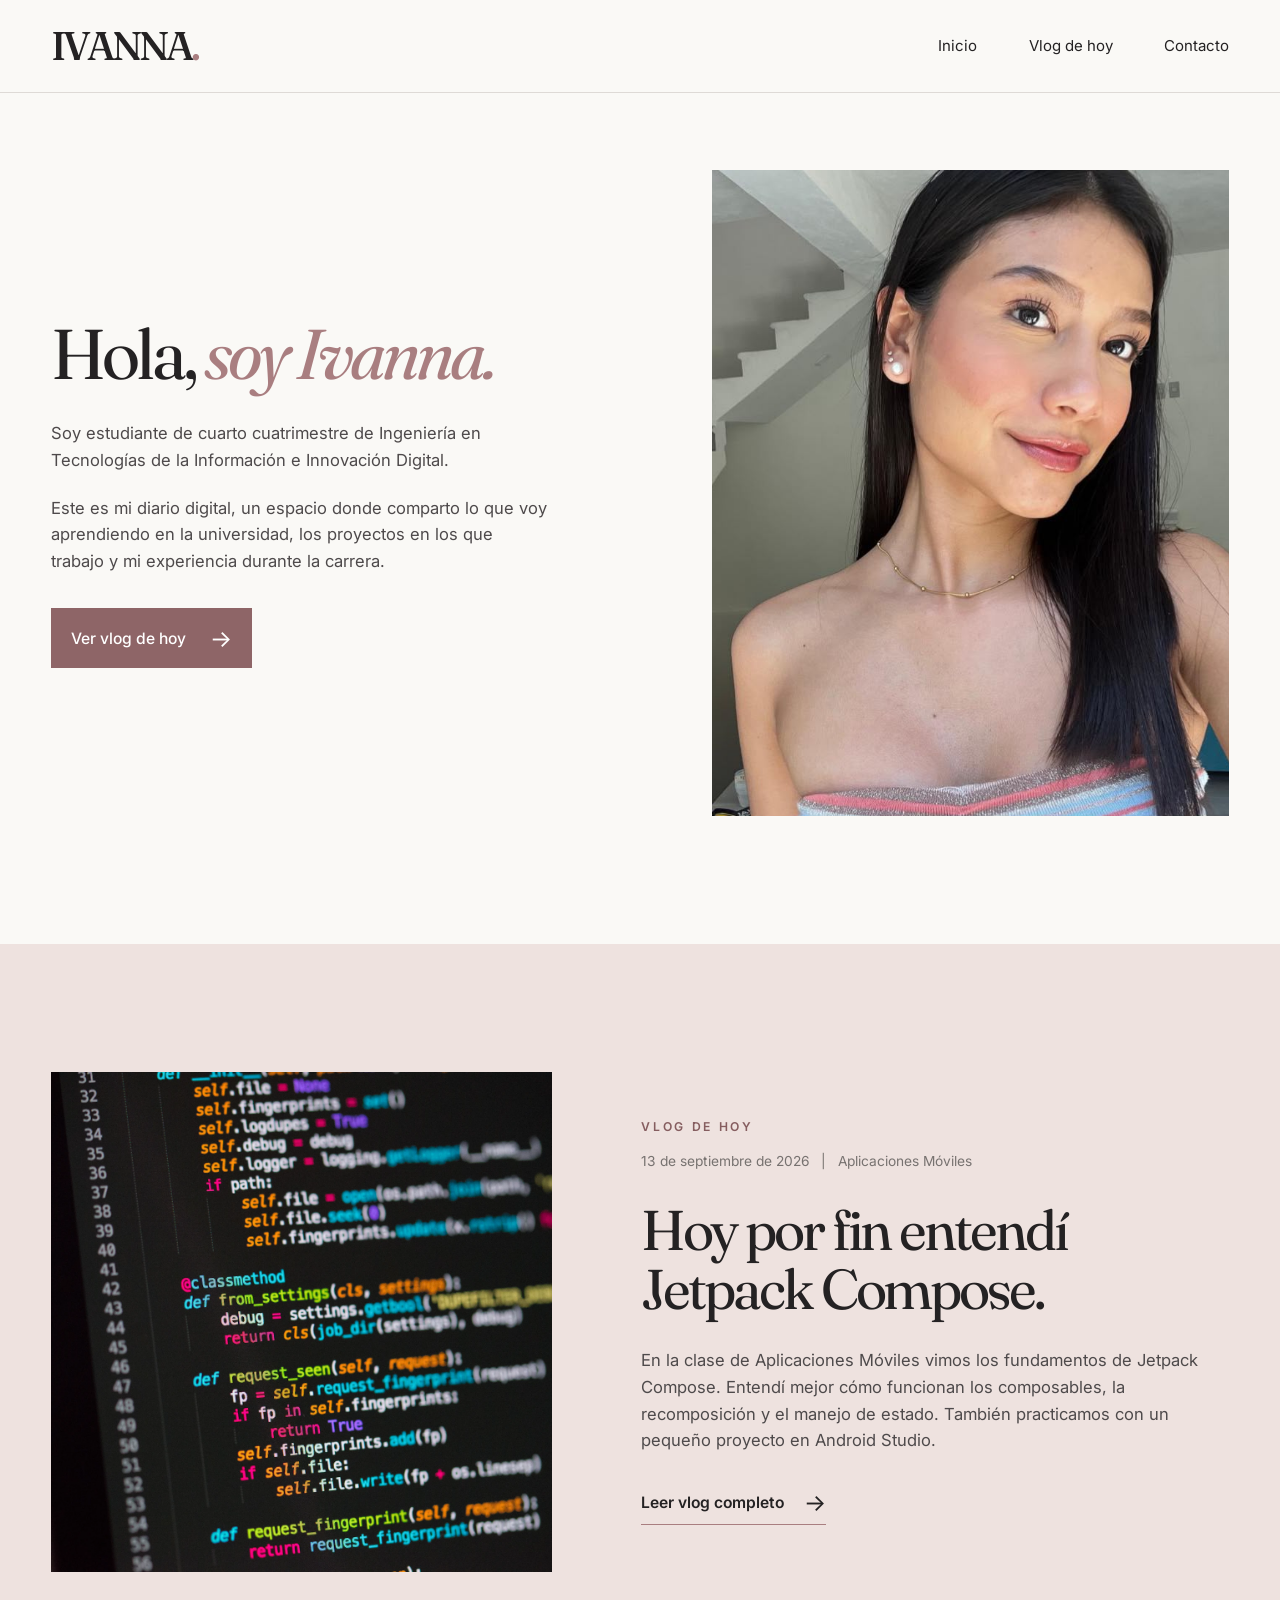
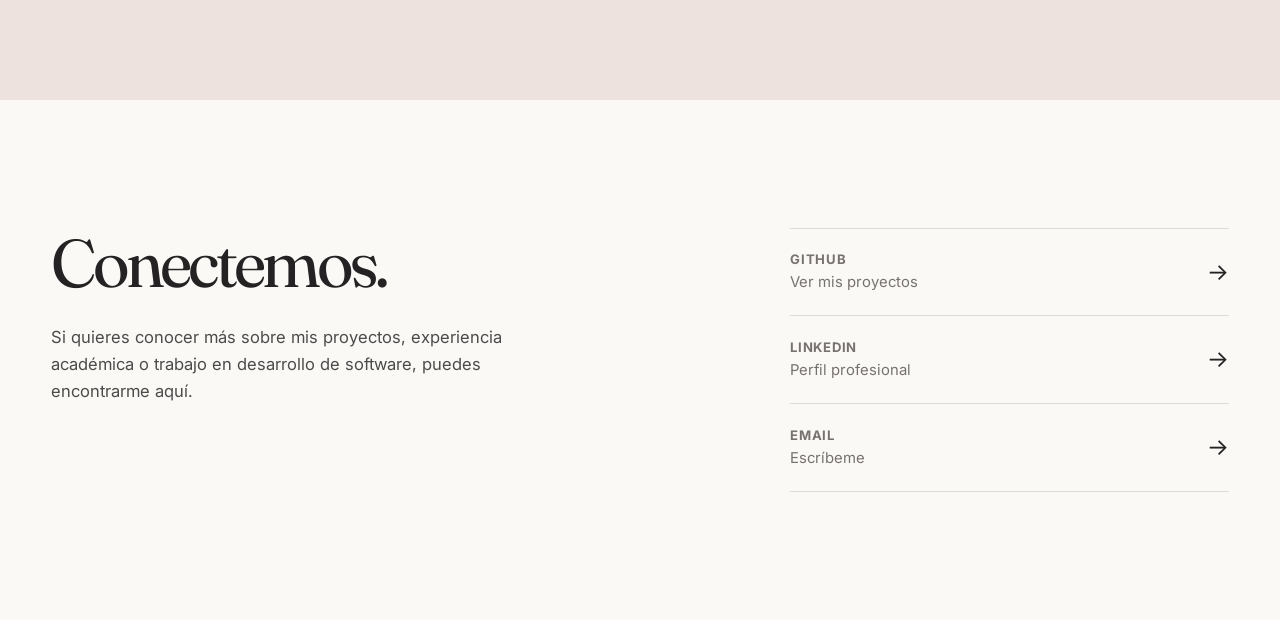
==== index.html @ e948d77e "Initial BlogDev site" ====
<!DOCTYPE html>
<html lang="es">
<head>
  <meta charset="UTF-8">
  <meta name="viewport" content="width=device-width, initial-scale=1.0">
  <meta name="description" content="BlogDev personal de Ivanna, estudiante de Ingeniería en Tecnologías de la Información e Innovación Digital, donde comparte aprendizajes, proyectos y experiencias en desarrollo de software.">
  <meta name="robots" content="index, follow">
  <!-- Añade aquí el dominio definitivo: <link rel="canonical" href="https://tu-dominio.com/"> -->
  <meta property="og:title" content="Ivanna | BlogDev de Ingeniería y Desarrollo de Software">
  <meta property="og:description" content="BlogDev personal de Ivanna, estudiante de Ingeniería en Tecnologías de la Información e Innovación Digital, donde comparte aprendizajes, proyectos y experiencias en desarrollo de software.">
  <meta property="og:type" content="website">
  <meta property="og:image" content="img/ivanna.jpeg">
  <!-- Añade aquí la URL absoluta definitiva: <meta property="og:url" content="https://tu-dominio.com/"> -->
  <title>Ivanna | BlogDev de Ingeniería y Desarrollo de Software</title>
  <link rel="icon" href="favicon.ico" sizes="any">
  <link rel="preconnect" href="https://fonts.googleapis.com">
  <link rel="preconnect" href="https://fonts.gstatic.com" crossorigin>
  <link href="https://fonts.googleapis.com/css2?family=Fraunces:opsz,wght@9..144,400;9..144,500&family=Inter:wght@400;500;600&display=swap" rel="stylesheet">
  <link rel="stylesheet" href="css/styles.css">
  <script src="js/main.js" defer></script>
</head>
<body>
  <header class="site-header">
    <div class="site-header__inner">
      <a class="brand" href="#inicio" aria-label="Ivanna, ir al inicio">IVANNA<span>.</span></a>
      <button class="menu-toggle" type="button" aria-label="Abrir menú de navegación" aria-controls="site-navigation" aria-expanded="false">
        <span></span><span></span>
      </button>
      <nav class="site-nav" id="site-navigation" aria-label="Navegación principal">
        <a href="#inicio">Inicio</a>
        <a href="#vlog">Vlog de hoy</a>
        <a href="#contacto">Contacto</a>
      </nav>
    </div>
  </header>

  <main>
    <section class="hero" id="inicio" aria-labelledby="hero-title">
      <div class="hero__inner container">
        <div class="hero__content">
          <h1 id="hero-title">Hola, <em>soy Ivanna.</em></h1>
          <p>Soy estudiante de cuarto cuatrimestre de Ingeniería en Tecnologías de la Información e Innovación Digital.</p>
          <p>Este es mi diario digital, un espacio donde comparto lo que voy aprendiendo en la universidad, los proyectos en los que trabajo y mi experiencia durante la carrera.</p>
          <a class="button-link" href="#vlog">Ver vlog de hoy <span aria-hidden="true">→</span></a>
        </div>
        <figure class="hero__media">
          <img src="img/ivanna.jpeg" width="1176" height="882" alt="Ivanna, estudiante de Ingeniería en Tecnologías de la Información e Innovación Digital" fetchpriority="high">
        </figure>
      </div>
    </section>

    <section class="vlog-featured" id="vlog" aria-labelledby="vlog-title">
      <div class="vlog-featured__inner container">
        <figure class="vlog-featured__media">
          <img src="img/jetpack-compose.webp" width="1200" height="1200" alt="Computadora portátil mostrando código durante una sesión de desarrollo" loading="lazy">
        </figure>
        <article class="vlog-featured__content">
          <p class="eyebrow">Vlog de hoy</p>
          <p class="metadata"><time datetime="2026-09-13">13 de septiembre de 2026</time><span aria-hidden="true">|</span> Aplicaciones Móviles</p>
          <h2 id="vlog-title">Hoy por fin entendí Jetpack Compose.</h2>
          <p>En la clase de Aplicaciones Móviles vimos los fundamentos de Jetpack Compose. Entendí mejor cómo funcionan los composables, la recomposición y el manejo de estado. También practicamos con un pequeño proyecto en Android Studio.</p>
          <a class="text-link" href="blog/jetpack-compose.html">Leer vlog completo <span aria-hidden="true">→</span></a>
        </article>
      </div>
    </section>

    <section class="contact" id="contacto" aria-labelledby="contact-title">
      <div class="contact__inner container">
        <div class="contact__intro">
          <h2 id="contact-title">Conectemos.</h2>
          <p>Si quieres conocer más sobre mis proyectos, experiencia académica o trabajo en desarrollo de software, puedes encontrarme aquí.</p>
        </div>
        <address class="contact-links">
          <!-- Sustituye los valores # por las URLs y dirección de correo reales. -->
          <a href="https://github.com/253423-boop" target="_blank" rel="noopener noreferrer" aria-label="GitHub: ver mis proyectos (URL pendiente)"><span><strong>GitHub</strong>Ver mis proyectos</span><b aria-hidden="true">→</b></a>
          <a href="https://www.linkedin.com/in/ivanna-mu%C3%B1oz-hernandez-20373789/" target="_blank" rel="noopener noreferrer" aria-label="LinkedIn: perfil profesional (URL pendiente)"><span><strong>LinkedIn</strong>Perfil profesional</span><b aria-hidden="true">→</b></a>
          <a href="mailto:253423@it2id.upchiapas.edu.mx" aria-label="Email: escríbeme (reemplazar correo de ejemplo)"><span><strong>Email</strong>Escríbeme</span><b aria-hidden="true">→</b></a>
        </address>
      </div>
    </section>
  </main>
</body>
</html>
---- css/styles.css ----
:root {
  --ivory: #faf9f6;
  --charcoal: #242223;
  --clay: #a97e80;
  --blush: #eee2df;
  --muted: #777270;
  --line: #dedad6;
  --font-display: "Fraunces", Georgia, serif;
  --font-body: "Inter", Arial, sans-serif;
  --page-gutter: clamp(1.25rem, 4vw, 3.5rem);
  --section-space: clamp(4.5rem, 10vw, 9rem);
  --content-width: 75rem;
}

* { box-sizing: border-box; }

html { scroll-behavior: smooth; }

body {
  min-width: 20rem;
  margin: 0;
  background: var(--ivory);
  color: var(--charcoal);
  font-family: var(--font-body);
  font-size: 1rem;
  line-height: 1.6;
}

img { display: block; max-width: 100%; height: auto; }

a { color: inherit; text-decoration: none; }

:focus-visible {
  outline: 2px solid var(--clay);
  outline-offset: 4px;
}

.container { width: min(100% - (var(--page-gutter) * 2), var(--content-width)); margin-inline: auto; }

.site-header { border-bottom: 1px solid var(--line); }

.site-header__inner {
  display: flex;
  position: relative;
  align-items: center;
  justify-content: space-between;
  width: min(100% - (var(--page-gutter) * 2), var(--content-width));
  min-height: 5.75rem;
  margin-inline: auto;
}

.brand {
  font-family: var(--font-display);
  font-size: clamp(1.7rem, 4vw, 2.5rem);
  font-weight: 500;
  letter-spacing: -0.07em;
  line-height: 1;
}

.brand span { color: var(--clay); }

.site-nav { display: flex; align-items: center; gap: clamp(1.5rem, 4vw, 3.5rem); }

.site-nav a {
  display: inline-flex;
  align-items: center;
  min-height: 2.75rem;
  font-size: 0.94rem;
  transition: color 160ms ease;
}

.site-nav a:hover { color: var(--clay); }

.menu-toggle {
  display: none;
  width: 2.75rem;
  height: 2.75rem;
  padding: 0.7rem;
  border: 0;
  background: transparent;
  color: var(--charcoal);
  cursor: pointer;
}

.menu-toggle span { display: block; width: 100%; height: 1px; margin-block: 0.32rem; background: currentColor; }

.hero { padding-block: clamp(3rem, 6vw, 5.25rem) var(--section-space); }

.hero__inner { display: grid; align-items: center; gap: clamp(2.5rem, 7vw, 7rem); }

.hero__content { max-width: 34rem; }

h1, h2 { margin: 0; font-family: var(--font-display); font-weight: 400; letter-spacing: -0.055em; line-height: 1.05; }

.hero h1 { max-width: 31rem; font-size: clamp(3.1rem, 6vw, 4.4rem); }

.hero h1 em { color: var(--clay); font-style: italic; }

.hero__content p { max-width: 31rem; margin: 1.8rem 0 0; color: #4e4a4b; font-size: clamp(1rem, 1.3vw, 1.1rem); }

.hero__content p + p { margin-top: 1.35rem; }

.hero__media { margin: 0; overflow: hidden; background: var(--blush); }

.hero__media img { width: 100%; aspect-ratio: 4 / 5; object-fit: cover; }

.button-link {
  display: inline-flex;
  align-items: center;
  gap: 1.5rem;
  min-height: 3.75rem;
  margin-top: 2.1rem;
  padding: 0.75rem 1.25rem;
  background: #8e6567;
  color: #fff;
  font-size: 0.98rem;
  font-weight: 500;
  transition: background-color 160ms ease, transform 160ms ease;
}

.button-link span, .text-link span { font-size: 1.5em; font-weight: 400; line-height: 1; }
.button-link:hover { background: #725153; transform: translateY(-2px); }

.vlog-featured { padding-block: var(--section-space); background: var(--blush); }

.vlog-featured__inner { display: grid; align-items: center; gap: clamp(2.5rem, 7vw, 6.5rem); }

.vlog-featured__media { margin: 0; background: #e2d4d0; }
.vlog-featured__media img { width: 100%; aspect-ratio: 1 / 1; object-fit: cover; }

.vlog-featured__content { max-width: 35rem; }

.eyebrow {
  margin: 0 0 1rem;
  color: #855d5f;
  font-size: 0.76rem;
  font-weight: 600;
  letter-spacing: 0.22em;
  line-height: 1.25;
  text-transform: uppercase;
}

.metadata, .post__header time { color: var(--muted); font-size: 0.86rem; }
.metadata { display: flex; flex-wrap: wrap; gap: 0.7rem; margin: 0; }

.vlog-featured h2 { margin-top: 1.8rem; font-size: clamp(2.5rem, 5vw, 3.5rem); }

.vlog-featured__content > p:not(.eyebrow, .metadata) { margin: 1.8rem 0 0; color: #4e4a4b; font-size: clamp(1rem, 1.3vw, 1.1rem); }

.text-link {
  display: inline-flex;
  align-items: center;
  gap: 1.25rem;
  min-height: 2.75rem;
  margin-top: 1.7rem;
  border-bottom: 1px solid var(--clay);
  font-size: 0.98rem;
  font-weight: 600;
  transition: color 160ms ease, border-color 160ms ease;
}

.text-link:hover { border-color: var(--charcoal); color: var(--clay); }

.contact { padding-block: var(--section-space); }
.contact__inner { display: grid; gap: 3rem; }
.contact__intro { max-width: 32rem; }
.contact h2 { font-size: clamp(3rem, 5.5vw, 4.2rem); }
.contact__intro p { margin: 1.6rem 0 0; color: #4e4a4b; font-size: clamp(1rem, 1.3vw, 1.1rem); }

.contact-links { align-self: center; font-style: normal; }
.contact-links a {
  display: flex;
  align-items: center;
  justify-content: space-between;
  gap: 1rem;
  min-height: 5.5rem;
  border-bottom: 1px solid var(--line);
  transition: color 160ms ease, padding 160ms ease;
}
.contact-links a:first-child { border-top: 1px solid var(--line); }
.contact-links a:hover { padding-inline: 0.5rem; color: var(--clay); }
.contact-links span { display: grid; gap: 0.05rem; }
.contact-links strong { font-size: 0.82rem; letter-spacing: 0.06em; text-transform: uppercase; }
.contact-links span:not(strong) { color: var(--muted); font-size: 0.93rem; }
.contact-links b { font-size: 1.45rem; font-weight: 400; }

.article-page { padding-block: clamp(3rem, 7vw, 6.5rem); }
.post { max-width: 52rem; margin-inline: auto; }
.post__header { max-width: 46rem; }
.post__header time { display: block; margin-bottom: 1.5rem; }
.post h1 { font-size: clamp(3rem, 6.5vw, 4.6rem); }
.post__media { margin: clamp(2rem, 5vw, 4rem) 0; background: var(--blush); }
.post__media img { width: 100%; aspect-ratio: 16 / 10; object-fit: cover; }
.post__body { max-width: 42rem; margin-inline: auto; }
.post__body section + section { margin-top: 2.6rem; }
.post__body h2 { font-size: clamp(2rem, 3.5vw, 2.6rem); }
.post__body p { margin: 0.9rem 0 0; color: #4e4a4b; }
.post__back { margin-top: 3.5rem; }

@media (min-width: 48rem) {
  .hero__inner { grid-template-columns: minmax(0, 1.05fr) minmax(20rem, 0.95fr); }
  .vlog-featured__inner { grid-template-columns: minmax(18rem, 0.92fr) minmax(0, 1.08fr); }
  .contact__inner { grid-template-columns: minmax(0, 1fr) minmax(19rem, 0.75fr); gap: clamp(4rem, 12vw, 12rem); }
}

@media (max-width: 47.99rem) {
  .menu-toggle { display: block; }
  /* Keep all navigation links available when JavaScript is unavailable. */
  .site-header:not(.site-header--menu-ready) .site-header__inner { flex-wrap: wrap; padding-block: 0.5rem; }
  .site-header:not(.site-header--menu-ready) .site-nav { justify-content: space-between; width: 100%; gap: 0.5rem; }
  .site-header--menu-ready .site-nav {
    display: none;
    position: absolute;
    z-index: 1;
    top: calc(100% + 1px);
    right: 0;
    left: 0;
    align-items: stretch;
    gap: 0;
    padding: 0.75rem var(--page-gutter) 1rem;
    border-bottom: 1px solid var(--line);
    background: var(--ivory);
  }
  .site-header--menu-ready.site-header--menu-open .site-nav { display: grid; }
  .site-nav a { padding-inline: 0.25rem; border-bottom: 1px solid var(--line); }
  .site-nav a:last-child { border-bottom: 0; }
}

@media (prefers-reduced-motion: reduce) {
  html { scroll-behavior: auto; }
  *, *::before, *::after { transition-duration: 0.01ms !important; animation-duration: 0.01ms !important; animation-iteration-count: 1 !important; }
}
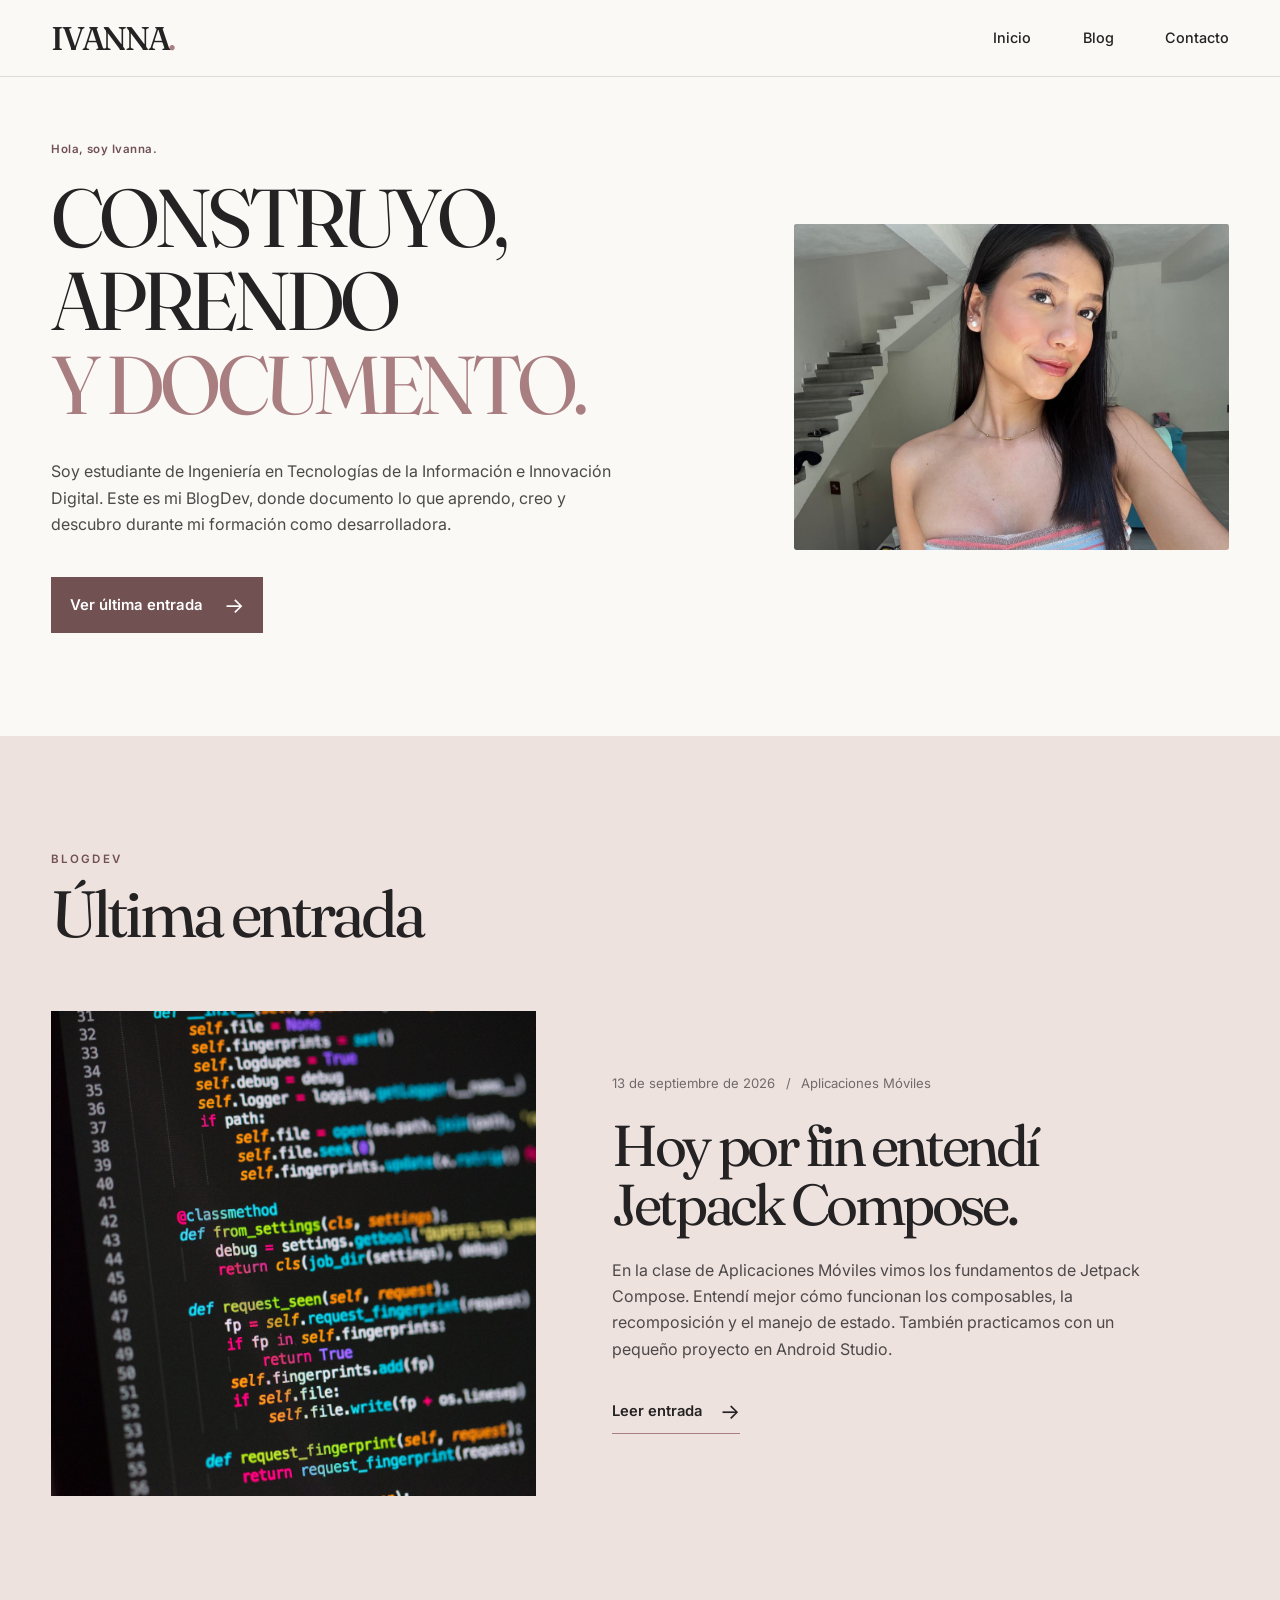
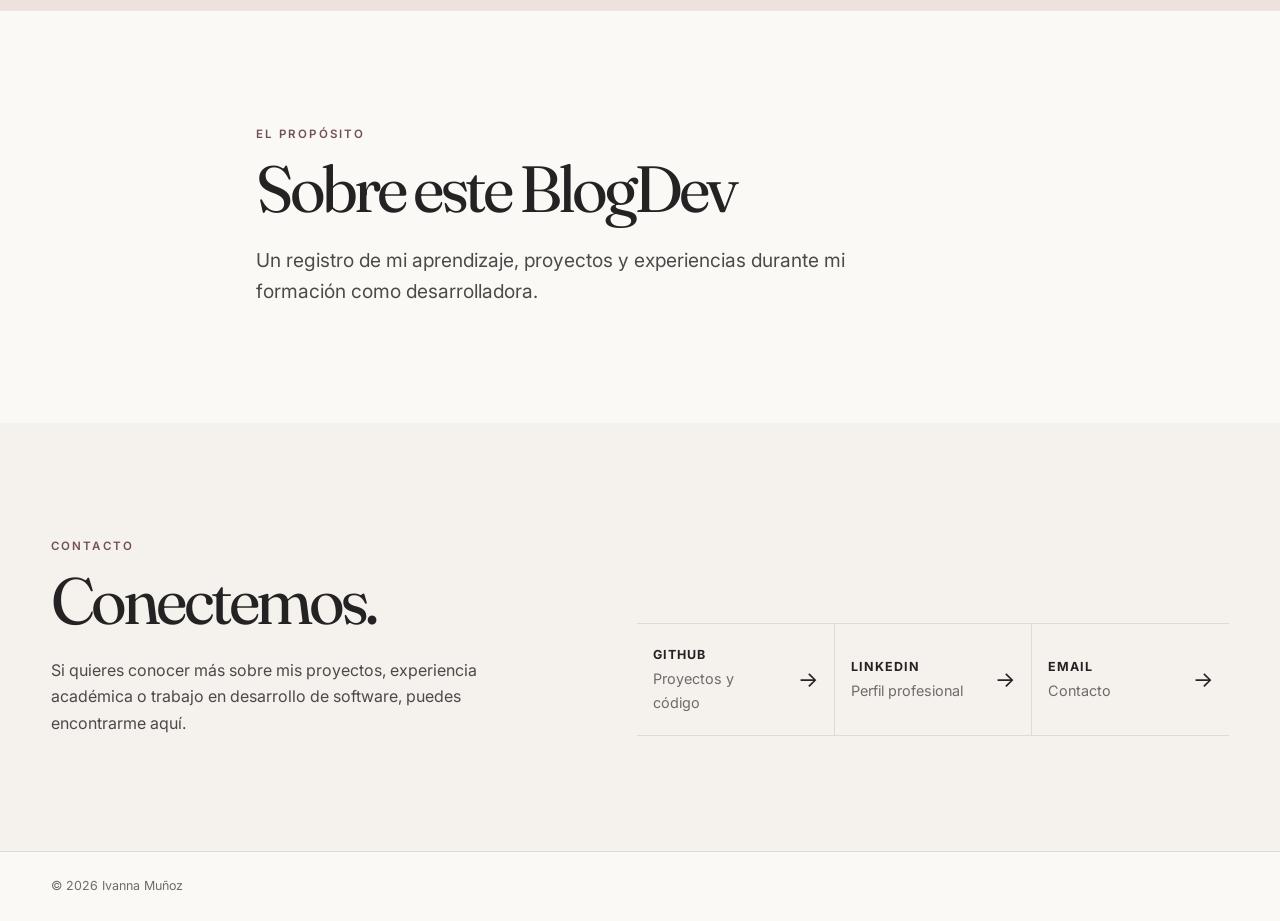
==== commit def32a34: "Redesign BlogDev experience" ====
--- a/index.html
+++ b/index.html
@@ -5,12 +5,12 @@
   <meta name="viewport" content="width=device-width, initial-scale=1.0">
   <meta name="description" content="BlogDev personal de Ivanna, estudiante de Ingeniería en Tecnologías de la Información e Innovación Digital, donde comparte aprendizajes, proyectos y experiencias en desarrollo de software.">
   <meta name="robots" content="index, follow">
-  <!-- Añade aquí el dominio definitivo: <link rel="canonical" href="https://tu-dominio.com/"> -->
+  <link rel="canonical" href="https://253423-boop.github.io/blogdev-ivanna/">
   <meta property="og:title" content="Ivanna | BlogDev de Ingeniería y Desarrollo de Software">
   <meta property="og:description" content="BlogDev personal de Ivanna, estudiante de Ingeniería en Tecnologías de la Información e Innovación Digital, donde comparte aprendizajes, proyectos y experiencias en desarrollo de software.">
   <meta property="og:type" content="website">
   <meta property="og:image" content="img/ivanna.jpeg">
-  <!-- Añade aquí la URL absoluta definitiva: <meta property="og:url" content="https://tu-dominio.com/"> -->
+  <meta property="og:url" content="https://253423-boop.github.io/blogdev-ivanna/">
   <title>Ivanna | BlogDev de Ingeniería y Desarrollo de Software</title>
   <link rel="icon" href="favicon.ico" sizes="any">
   <link rel="preconnect" href="https://fonts.googleapis.com">
@@ -28,7 +28,7 @@
       </button>
       <nav class="site-nav" id="site-navigation" aria-label="Navegación principal">
         <a href="#inicio">Inicio</a>
-        <a href="#vlog">Vlog de hoy</a>
+        <a href="#blog">Blog</a>
         <a href="#contacto">Contacto</a>
       </nav>
     </div>
@@ -38,10 +38,10 @@
     <section class="hero" id="inicio" aria-labelledby="hero-title">
       <div class="hero__inner container">
         <div class="hero__content">
-          <h1 id="hero-title">Hola, <em>soy Ivanna.</em></h1>
-          <p>Soy estudiante de cuarto cuatrimestre de Ingeniería en Tecnologías de la Información e Innovación Digital.</p>
-          <p>Este es mi diario digital, un espacio donde comparto lo que voy aprendiendo en la universidad, los proyectos en los que trabajo y mi experiencia durante la carrera.</p>
-          <a class="button-link" href="#vlog">Ver vlog de hoy <span aria-hidden="true">→</span></a>
+          <p class="eyebrow hero__intro">Hola, soy Ivanna.</p>
+          <h1 id="hero-title"><span>Construyo, aprendo</span><span>y documento.</span></h1>
+          <p class="hero__description">Soy estudiante de Ingeniería en Tecnologías de la Información e Innovación Digital. Este es mi BlogDev, donde documento lo que aprendo, creo y descubro durante mi formación como desarrolladora.</p>
+          <a class="button-link" href="blog/jetpack-compose.html">Ver última entrada <span aria-hidden="true">→</span></a>
         </div>
         <figure class="hero__media">
           <img src="img/ivanna.jpeg" width="1176" height="882" alt="Ivanna, estudiante de Ingeniería en Tecnologías de la Información e Innovación Digital" fetchpriority="high">
@@ -49,35 +49,58 @@
       </div>
     </section>
 
-    <section class="vlog-featured" id="vlog" aria-labelledby="vlog-title">
-      <div class="vlog-featured__inner container">
-        <figure class="vlog-featured__media">
-          <img src="img/jetpack-compose.webp" width="1200" height="1200" alt="Computadora portátil mostrando código durante una sesión de desarrollo" loading="lazy">
-        </figure>
-        <article class="vlog-featured__content">
-          <p class="eyebrow">Vlog de hoy</p>
-          <p class="metadata"><time datetime="2026-09-13">13 de septiembre de 2026</time><span aria-hidden="true">|</span> Aplicaciones Móviles</p>
-          <h2 id="vlog-title">Hoy por fin entendí Jetpack Compose.</h2>
-          <p>En la clase de Aplicaciones Móviles vimos los fundamentos de Jetpack Compose. Entendí mejor cómo funcionan los composables, la recomposición y el manejo de estado. También practicamos con un pequeño proyecto en Android Studio.</p>
-          <a class="text-link" href="blog/jetpack-compose.html">Leer vlog completo <span aria-hidden="true">→</span></a>
+    <section class="latest-entry" id="blog" aria-labelledby="latest-title">
+      <div class="latest-entry__inner container">
+        <div class="section-heading">
+          <p class="eyebrow">BlogDev</p>
+          <h2 id="latest-title">Última entrada</h2>
+        </div>
+        <article class="entry-preview">
+          <figure class="entry-preview__media">
+            <img src="img/jetpack-compose.webp" width="1200" height="1200" alt="Computadora portátil mostrando código durante una sesión de desarrollo" loading="lazy">
+          </figure>
+          <div class="entry-preview__content">
+            <p class="metadata"><time datetime="2026-09-13">13 de septiembre de 2026</time><span aria-hidden="true">/</span> Aplicaciones Móviles</p>
+            <h3>Hoy por fin entendí Jetpack Compose.</h3>
+            <p>En la clase de Aplicaciones Móviles vimos los fundamentos de Jetpack Compose. Entendí mejor cómo funcionan los composables, la recomposición y el manejo de estado. También practicamos con un pequeño proyecto en Android Studio.</p>
+            <a class="text-link" href="blog/jetpack-compose.html">Leer entrada <span aria-hidden="true">→</span></a>
+          </div>
         </article>
+      </div>
+    </section>
+
+    <section class="about" aria-labelledby="about-title">
+      <div class="about__inner container">
+        <p class="eyebrow">El propósito</p>
+        <h2 id="about-title">Sobre este BlogDev</h2>
+        <p>Un registro de mi aprendizaje, proyectos y experiencias durante mi formación como desarrolladora.</p>
       </div>
     </section>
 
     <section class="contact" id="contacto" aria-labelledby="contact-title">
       <div class="contact__inner container">
         <div class="contact__intro">
+          <p class="eyebrow">Contacto</p>
           <h2 id="contact-title">Conectemos.</h2>
           <p>Si quieres conocer más sobre mis proyectos, experiencia académica o trabajo en desarrollo de software, puedes encontrarme aquí.</p>
         </div>
         <address class="contact-links">
-          <!-- Sustituye los valores # por las URLs y dirección de correo reales. -->
-          <a href="https://github.com/253423-boop" target="_blank" rel="noopener noreferrer" aria-label="GitHub: ver mis proyectos (URL pendiente)"><span><strong>GitHub</strong>Ver mis proyectos</span><b aria-hidden="true">→</b></a>
-          <a href="https://www.linkedin.com/in/ivanna-mu%C3%B1oz-hernandez-20373789/" target="_blank" rel="noopener noreferrer" aria-label="LinkedIn: perfil profesional (URL pendiente)"><span><strong>LinkedIn</strong>Perfil profesional</span><b aria-hidden="true">→</b></a>
-          <a href="mailto:253423@it2id.upchiapas.edu.mx" aria-label="Email: escríbeme (reemplazar correo de ejemplo)"><span><strong>Email</strong>Escríbeme</span><b aria-hidden="true">→</b></a>
+          <a href="https://github.com/253423-boop" target="_blank" rel="noopener noreferrer" aria-label="GitHub: proyectos y código">
+            <span><strong>GitHub</strong>Proyectos y código</span><b aria-hidden="true">→</b>
+          </a>
+          <a href="https://www.linkedin.com/in/ivanna-mu%C3%B1oz-hernandez-20373789/" target="_blank" rel="noopener noreferrer" aria-label="LinkedIn: perfil profesional">
+            <span><strong>LinkedIn</strong>Perfil profesional</span><b aria-hidden="true">→</b>
+          </a>
+          <a href="mailto:253423@it2id.upchiapas.edu.mx" aria-label="Email: contacto">
+            <span><strong>Email</strong>Contacto</span><b aria-hidden="true">→</b>
+          </a>
         </address>
       </div>
     </section>
   </main>
+
+  <footer class="site-footer">
+    <div class="container">© 2026 Ivanna Muñoz</div>
+  </footer>
 </body>
 </html>
--- a/css/styles.css
+++ b/css/styles.css
@@ -2,18 +2,18 @@
   --ivory: #faf9f6;
   --charcoal: #242223;
   --clay: #a97e80;
+  --clay-dark: #725153;
   --blush: #eee2df;
-  --muted: #777270;
+  --muted: #706b69;
   --line: #dedad6;
   --font-display: "Fraunces", Georgia, serif;
   --font-body: "Inter", Arial, sans-serif;
   --page-gutter: clamp(1.25rem, 4vw, 3.5rem);
-  --section-space: clamp(4.5rem, 10vw, 9rem);
+  --section-space: clamp(4.5rem, 9vw, 8.5rem);
   --content-width: 75rem;
 }
 
 * { box-sizing: border-box; }
-
 html { scroll-behavior: smooth; }
 
 body {
@@ -23,21 +23,25 @@
   color: var(--charcoal);
   font-family: var(--font-body);
   font-size: 1rem;
-  line-height: 1.6;
-}
-
-img { display: block; max-width: 100%; height: auto; }
-
+  line-height: 1.65;
+}
+
+img { display: block; width: 100%; max-width: 100%; height: auto; }
 a { color: inherit; text-decoration: none; }
 
 :focus-visible {
-  outline: 2px solid var(--clay);
+  outline: 2px solid var(--clay-dark);
   outline-offset: 4px;
 }
 
 .container { width: min(100% - (var(--page-gutter) * 2), var(--content-width)); margin-inline: auto; }
 
-.site-header { border-bottom: 1px solid var(--line); }
+.site-header {
+  position: relative;
+  z-index: 2;
+  border-bottom: 1px solid var(--line);
+  background: var(--ivory);
+}
 
 .site-header__inner {
   display: flex;
@@ -45,31 +49,32 @@
   align-items: center;
   justify-content: space-between;
   width: min(100% - (var(--page-gutter) * 2), var(--content-width));
-  min-height: 5.75rem;
+  min-height: 4.75rem;
   margin-inline: auto;
 }
 
 .brand {
   font-family: var(--font-display);
-  font-size: clamp(1.7rem, 4vw, 2.5rem);
+  font-size: clamp(1.55rem, 3vw, 2.05rem);
   font-weight: 500;
   letter-spacing: -0.07em;
   line-height: 1;
 }
 
 .brand span { color: var(--clay); }
-
-.site-nav { display: flex; align-items: center; gap: clamp(1.5rem, 4vw, 3.5rem); }
+.site-nav { display: flex; align-items: center; gap: clamp(1.5rem, 4vw, 3.25rem); }
 
 .site-nav a {
   display: inline-flex;
   align-items: center;
   min-height: 2.75rem;
-  font-size: 0.94rem;
-  transition: color 160ms ease;
-}
-
-.site-nav a:hover { color: var(--clay); }
+  border-bottom: 1px solid transparent;
+  font-size: 0.9rem;
+  font-weight: 500;
+  transition: border-color 180ms ease, color 180ms ease;
+}
+
+.site-nav a:hover { border-color: var(--clay); color: var(--clay-dark); }
 
 .menu-toggle {
   display: none;
@@ -84,128 +89,168 @@
 
 .menu-toggle span { display: block; width: 100%; height: 1px; margin-block: 0.32rem; background: currentColor; }
 
-.hero { padding-block: clamp(3rem, 6vw, 5.25rem) var(--section-space); }
-
-.hero__inner { display: grid; align-items: center; gap: clamp(2.5rem, 7vw, 7rem); }
-
-.hero__content { max-width: 34rem; }
-
-h1, h2 { margin: 0; font-family: var(--font-display); font-weight: 400; letter-spacing: -0.055em; line-height: 1.05; }
-
-.hero h1 { max-width: 31rem; font-size: clamp(3.1rem, 6vw, 4.4rem); }
-
-.hero h1 em { color: var(--clay); font-style: italic; }
-
-.hero__content p { max-width: 31rem; margin: 1.8rem 0 0; color: #4e4a4b; font-size: clamp(1rem, 1.3vw, 1.1rem); }
-
-.hero__content p + p { margin-top: 1.35rem; }
-
-.hero__media { margin: 0; overflow: hidden; background: var(--blush); }
-
-.hero__media img { width: 100%; aspect-ratio: 4 / 5; object-fit: cover; }
+h1, h2, h3 {
+  margin: 0;
+  font-family: var(--font-display);
+  font-weight: 400;
+  letter-spacing: -0.06em;
+  line-height: 1.02;
+}
+
+.eyebrow {
+  margin: 0 0 0.85rem;
+  color: var(--clay-dark);
+  font-size: 0.72rem;
+  font-weight: 600;
+  letter-spacing: 0.18em;
+  line-height: 1.4;
+  text-transform: uppercase;
+}
+
+.hero { padding-block: clamp(2.5rem, 5vw, 4.5rem) clamp(4.5rem, 8vw, 7rem); }
+
+.hero__inner { display: grid; align-items: center; gap: clamp(2.25rem, 7vw, 6.5rem); }
+.hero__content { max-width: 42rem; }
+.hero__intro { margin-bottom: 1.15rem; text-transform: none; letter-spacing: 0.04em; }
+
+.hero h1 { font-size: clamp(3rem, 6.4vw, 5.5rem); text-transform: uppercase; }
+.hero h1 span { display: block; }
+.hero h1 span:last-child { color: var(--clay); }
+
+.hero__description {
+  max-width: 35rem;
+  margin: clamp(1.5rem, 3vw, 2rem) 0 0;
+  color: #4d4948;
+  font-size: clamp(1rem, 1.25vw, 1.08rem);
+}
+
+.hero__media {
+  margin: 0;
+  overflow: hidden;
+  border-radius: 0.15rem;
+  background: var(--blush);
+}
+
+.hero__media img { aspect-ratio: 4 / 3; object-fit: cover; object-position: center; }
 
 .button-link {
   display: inline-flex;
   align-items: center;
-  gap: 1.5rem;
-  min-height: 3.75rem;
-  margin-top: 2.1rem;
-  padding: 0.75rem 1.25rem;
-  background: #8e6567;
+  gap: 1.35rem;
+  min-height: 3.5rem;
+  margin-top: clamp(1.75rem, 4vw, 2.5rem);
+  padding: 0.75rem 1.15rem;
+  background: var(--clay-dark);
   color: #fff;
-  font-size: 0.98rem;
-  font-weight: 500;
-  transition: background-color 160ms ease, transform 160ms ease;
-}
-
-.button-link span, .text-link span { font-size: 1.5em; font-weight: 400; line-height: 1; }
-.button-link:hover { background: #725153; transform: translateY(-2px); }
-
-.vlog-featured { padding-block: var(--section-space); background: var(--blush); }
-
-.vlog-featured__inner { display: grid; align-items: center; gap: clamp(2.5rem, 7vw, 6.5rem); }
-
-.vlog-featured__media { margin: 0; background: #e2d4d0; }
-.vlog-featured__media img { width: 100%; aspect-ratio: 1 / 1; object-fit: cover; }
-
-.vlog-featured__content { max-width: 35rem; }
-
-.eyebrow {
-  margin: 0 0 1rem;
-  color: #855d5f;
-  font-size: 0.76rem;
+  font-size: 0.93rem;
   font-weight: 600;
-  letter-spacing: 0.22em;
-  line-height: 1.25;
-  text-transform: uppercase;
-}
-
-.metadata, .post__header time { color: var(--muted); font-size: 0.86rem; }
-.metadata { display: flex; flex-wrap: wrap; gap: 0.7rem; margin: 0; }
-
-.vlog-featured h2 { margin-top: 1.8rem; font-size: clamp(2.5rem, 5vw, 3.5rem); }
-
-.vlog-featured__content > p:not(.eyebrow, .metadata) { margin: 1.8rem 0 0; color: #4e4a4b; font-size: clamp(1rem, 1.3vw, 1.1rem); }
+  transition: background-color 180ms ease, transform 180ms ease;
+}
+
+.button-link span, .text-link span { font-size: 1.45em; font-weight: 400; line-height: 1; transition: transform 180ms ease; }
+.button-link:hover { background: var(--charcoal); transform: translateY(-2px); }
+.button-link:hover span, .text-link:hover span { transform: translateX(0.2rem); }
+
+.latest-entry { padding-block: var(--section-space); background: var(--blush); }
+.section-heading { margin-bottom: clamp(2.25rem, 5vw, 4rem); }
+.section-heading h2, .about h2, .contact h2 { font-size: clamp(2.65rem, 5.1vw, 4.15rem); }
+
+.entry-preview { display: grid; align-items: center; gap: clamp(2rem, 6vw, 6rem); }
+.entry-preview__media { margin: 0; overflow: hidden; background: #e2d4d0; }
+.entry-preview__media img { aspect-ratio: 1 / 1; object-fit: cover; }
+.entry-preview__content { max-width: 35rem; }
+
+.metadata {
+  display: flex;
+  flex-wrap: wrap;
+  gap: 0.65rem;
+  margin: 0;
+  color: var(--muted);
+  font-size: 0.82rem;
+}
+
+.entry-preview h3 { margin-top: 1.45rem; font-size: clamp(2.25rem, 4.5vw, 3.65rem); }
+.entry-preview__content > p:not(.metadata) { margin: 1.35rem 0 0; color: #4d4948; font-size: clamp(1rem, 1.2vw, 1.06rem); }
 
 .text-link {
   display: inline-flex;
   align-items: center;
-  gap: 1.25rem;
+  gap: 1.1rem;
   min-height: 2.75rem;
-  margin-top: 1.7rem;
+  margin-top: 1.75rem;
   border-bottom: 1px solid var(--clay);
-  font-size: 0.98rem;
+  color: var(--charcoal);
+  font-size: 0.92rem;
   font-weight: 600;
-  transition: color 160ms ease, border-color 160ms ease;
-}
-
-.text-link:hover { border-color: var(--charcoal); color: var(--clay); }
-
-.contact { padding-block: var(--section-space); }
-.contact__inner { display: grid; gap: 3rem; }
-.contact__intro { max-width: 32rem; }
-.contact h2 { font-size: clamp(3rem, 5.5vw, 4.2rem); }
-.contact__intro p { margin: 1.6rem 0 0; color: #4e4a4b; font-size: clamp(1rem, 1.3vw, 1.1rem); }
-
-.contact-links { align-self: center; font-style: normal; }
+  transition: border-color 180ms ease, color 180ms ease;
+}
+
+.text-link:hover { border-color: var(--charcoal); color: var(--clay-dark); }
+
+.about { padding-block: var(--section-space); }
+.about__inner { max-width: 48rem; }
+.about h2 { margin: 0; }
+.about__inner > p:last-child { max-width: 40rem; margin: 1.4rem 0 0; color: #4d4948; font-size: clamp(1.05rem, 1.5vw, 1.22rem); }
+
+.contact { padding-block: var(--section-space); background: #f5f1ed; }
+.contact__inner { display: grid; gap: 2.75rem; }
+.contact__intro { max-width: 34rem; }
+.contact__intro > p:last-child { margin: 1.4rem 0 0; color: #4d4948; }
+
+.contact-links {
+  display: grid;
+  margin: 0;
+  border-top: 1px solid var(--line);
+  font-style: normal;
+}
+
 .contact-links a {
   display: flex;
   align-items: center;
   justify-content: space-between;
   gap: 1rem;
-  min-height: 5.5rem;
+  min-height: 5.65rem;
+  padding-inline: 0.15rem;
   border-bottom: 1px solid var(--line);
-  transition: color 160ms ease, padding 160ms ease;
-}
-.contact-links a:first-child { border-top: 1px solid var(--line); }
-.contact-links a:hover { padding-inline: 0.5rem; color: var(--clay); }
-.contact-links span { display: grid; gap: 0.05rem; }
-.contact-links strong { font-size: 0.82rem; letter-spacing: 0.06em; text-transform: uppercase; }
-.contact-links span:not(strong) { color: var(--muted); font-size: 0.93rem; }
-.contact-links b { font-size: 1.45rem; font-weight: 400; }
-
-.article-page { padding-block: clamp(3rem, 7vw, 6.5rem); }
-.post { max-width: 52rem; margin-inline: auto; }
-.post__header { max-width: 46rem; }
-.post__header time { display: block; margin-bottom: 1.5rem; }
-.post h1 { font-size: clamp(3rem, 6.5vw, 4.6rem); }
-.post__media { margin: clamp(2rem, 5vw, 4rem) 0; background: var(--blush); }
-.post__media img { width: 100%; aspect-ratio: 16 / 10; object-fit: cover; }
+  transition: background-color 180ms ease, color 180ms ease, padding 180ms ease;
+}
+
+.contact-links a:hover { padding-inline: 0.55rem; background: var(--blush); color: var(--clay-dark); }
+.contact-links span { display: grid; gap: 0.08rem; }
+.contact-links strong { font-size: 0.78rem; letter-spacing: 0.08em; text-transform: uppercase; }
+.contact-links span { color: var(--muted); font-size: 0.9rem; }
+.contact-links strong { color: var(--charcoal); }
+.contact-links a:hover strong { color: var(--clay-dark); }
+.contact-links b { font-size: 1.35rem; font-weight: 400; transition: transform 180ms ease; }
+.contact-links a:hover b { transform: translateX(0.2rem); }
+
+.site-footer { padding-block: 1.5rem; border-top: 1px solid var(--line); color: var(--muted); font-size: 0.78rem; }
+
+.article-page { padding-block: clamp(3rem, 7vw, 6.25rem); }
+.post { max-width: 54rem; margin-inline: auto; }
+.post__header { max-width: 50rem; }
+.post__header time { display: block; margin-bottom: 1.25rem; color: var(--muted); font-size: 0.84rem; }
+.post h1 { max-width: 50rem; font-size: clamp(3rem, 6.5vw, 5rem); }
+.post__media { margin: clamp(2rem, 5vw, 4rem) 0; overflow: hidden; background: var(--blush); }
+.post__media img { aspect-ratio: 16 / 10; object-fit: cover; }
 .post__body { max-width: 42rem; margin-inline: auto; }
-.post__body section + section { margin-top: 2.6rem; }
-.post__body h2 { font-size: clamp(2rem, 3.5vw, 2.6rem); }
-.post__body p { margin: 0.9rem 0 0; color: #4e4a4b; }
+.post__body section + section { margin-top: clamp(2.5rem, 5vw, 4rem); }
+.post__body h2 { font-size: clamp(2rem, 3.6vw, 2.7rem); }
+.post__body p { margin: 1rem 0 0; color: #464241; font-size: clamp(1rem, 1.25vw, 1.08rem); line-height: 1.75; }
 .post__back { margin-top: 3.5rem; }
 
 @media (min-width: 48rem) {
-  .hero__inner { grid-template-columns: minmax(0, 1.05fr) minmax(20rem, 0.95fr); }
-  .vlog-featured__inner { grid-template-columns: minmax(18rem, 0.92fr) minmax(0, 1.08fr); }
-  .contact__inner { grid-template-columns: minmax(0, 1fr) minmax(19rem, 0.75fr); gap: clamp(4rem, 12vw, 12rem); }
+  .hero__inner { grid-template-columns: minmax(0, 1.2fr) minmax(20rem, 0.8fr); }
+  .entry-preview { grid-template-columns: minmax(18rem, 0.88fr) minmax(0, 1.12fr); }
+  .contact__inner { grid-template-columns: minmax(0, 0.9fr) minmax(24rem, 1.1fr); column-gap: clamp(3rem, 8vw, 7rem); align-items: end; }
+  .contact-links { grid-template-columns: repeat(3, 1fr); }
+  .contact-links a { min-height: 7rem; padding: 0.8rem 1rem; border-right: 1px solid var(--line); }
+  .contact-links a:last-child { border-right: 0; }
+  .contact-links a:hover { padding-inline: 1rem; transform: translateY(-0.15rem); }
 }
 
 @media (max-width: 47.99rem) {
   .menu-toggle { display: block; }
-  /* Keep all navigation links available when JavaScript is unavailable. */
   .site-header:not(.site-header--menu-ready) .site-header__inner { flex-wrap: wrap; padding-block: 0.5rem; }
   .site-header:not(.site-header--menu-ready) .site-nav { justify-content: space-between; width: 100%; gap: 0.5rem; }
   .site-header--menu-ready .site-nav {
@@ -217,7 +262,7 @@
     left: 0;
     align-items: stretch;
     gap: 0;
-    padding: 0.75rem var(--page-gutter) 1rem;
+    padding: 0.7rem var(--page-gutter) 1rem;
     border-bottom: 1px solid var(--line);
     background: var(--ivory);
   }
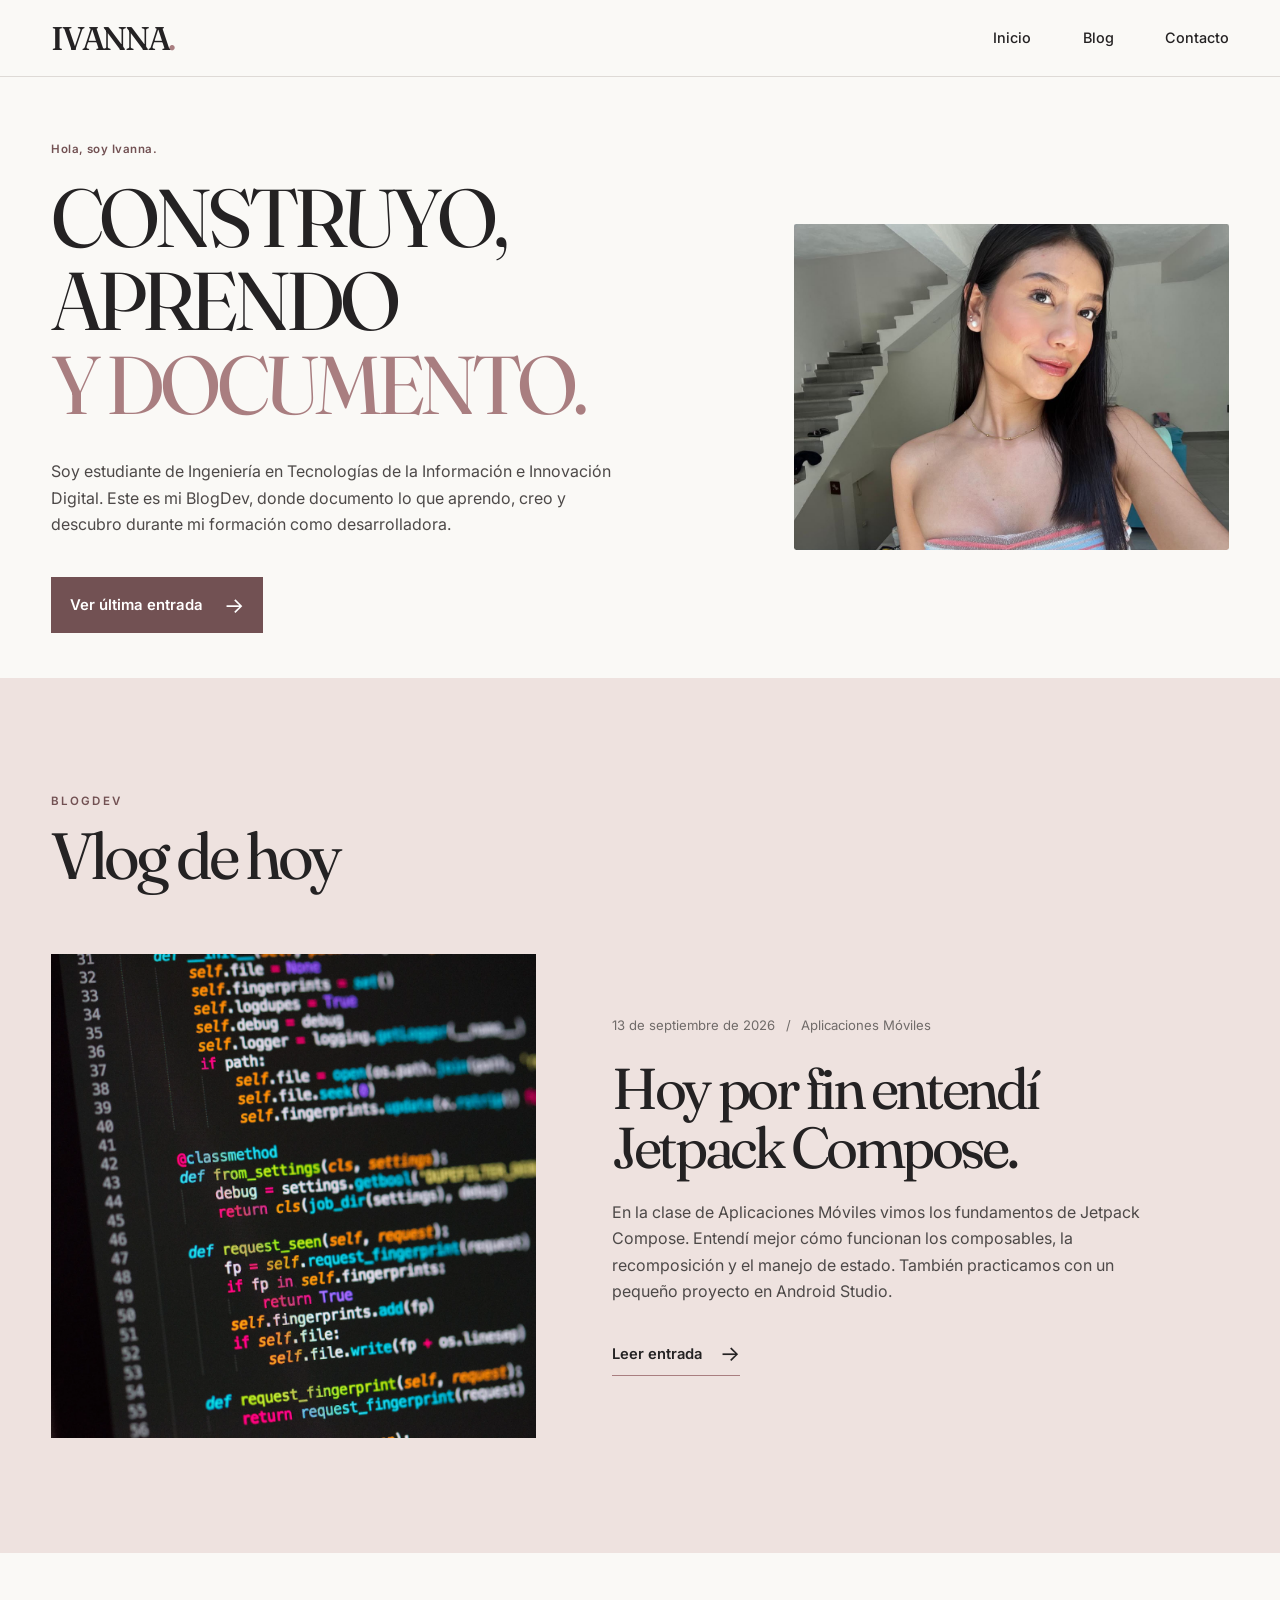
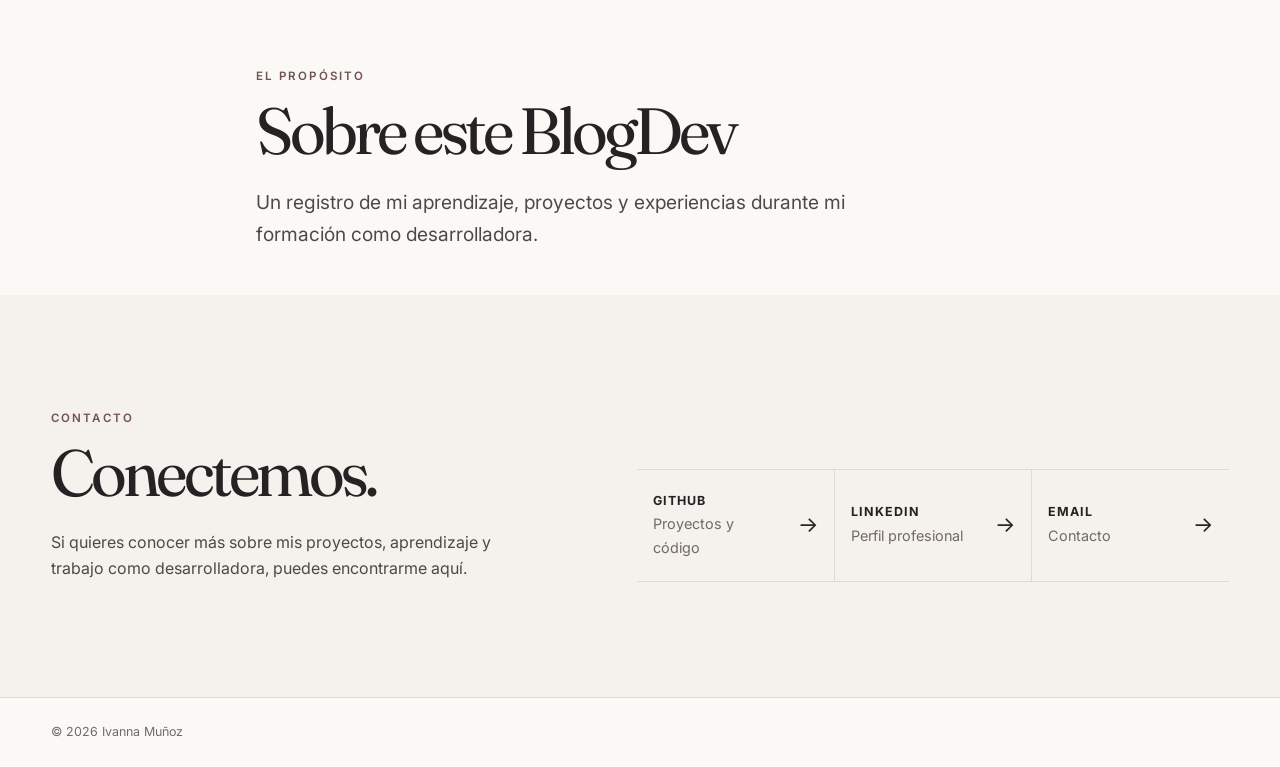
==== commit 89de906c: "Polish BlogDev spacing and content" ====
--- a/index.html
+++ b/index.html
@@ -39,7 +39,7 @@
       <div class="hero__inner container">
         <div class="hero__content">
           <p class="eyebrow hero__intro">Hola, soy Ivanna.</p>
-          <h1 id="hero-title"><span>Construyo, aprendo</span><span>y documento.</span></h1>
+          <h1 id="hero-title"><span>Construyo,</span><span>aprendo</span><span>y documento.</span></h1>
           <p class="hero__description">Soy estudiante de Ingeniería en Tecnologías de la Información e Innovación Digital. Este es mi BlogDev, donde documento lo que aprendo, creo y descubro durante mi formación como desarrolladora.</p>
           <a class="button-link" href="blog/jetpack-compose.html">Ver última entrada <span aria-hidden="true">→</span></a>
         </div>
@@ -53,7 +53,7 @@
       <div class="latest-entry__inner container">
         <div class="section-heading">
           <p class="eyebrow">BlogDev</p>
-          <h2 id="latest-title">Última entrada</h2>
+          <h2 id="latest-title">Vlog de hoy</h2>
         </div>
         <article class="entry-preview">
           <figure class="entry-preview__media">
@@ -82,7 +82,7 @@
         <div class="contact__intro">
           <p class="eyebrow">Contacto</p>
           <h2 id="contact-title">Conectemos.</h2>
-          <p>Si quieres conocer más sobre mis proyectos, experiencia académica o trabajo en desarrollo de software, puedes encontrarme aquí.</p>
+          <p>Si quieres conocer más sobre mis proyectos, aprendizaje y trabajo como desarrolladora, puedes encontrarme aquí.</p>
         </div>
         <address class="contact-links">
           <a href="https://github.com/253423-boop" target="_blank" rel="noopener noreferrer" aria-label="GitHub: proyectos y código">
--- a/css/styles.css
+++ b/css/styles.css
@@ -107,7 +107,7 @@
   text-transform: uppercase;
 }
 
-.hero { padding-block: clamp(2.5rem, 5vw, 4.5rem) clamp(4.5rem, 8vw, 7rem); }
+.hero { padding-block: clamp(2.5rem, 5vw, 4.5rem) clamp(2.5rem, 3.5vw, 3rem); }
 
 .hero__inner { display: grid; align-items: center; gap: clamp(2.25rem, 7vw, 6.5rem); }
 .hero__content { max-width: 42rem; }
@@ -187,13 +187,21 @@
 
 .text-link:hover { border-color: var(--charcoal); color: var(--clay-dark); }
 
-.about { padding-block: var(--section-space); }
+.about {
+  padding-top: var(--section-space);
+  padding-bottom: clamp(2.5rem, 3.5vw, 3rem);
+}
 .about__inner { max-width: 48rem; }
 .about h2 { margin: 0; }
 .about__inner > p:last-child { max-width: 40rem; margin: 1.4rem 0 0; color: #4d4948; font-size: clamp(1.05rem, 1.5vw, 1.22rem); }
 
 .contact { padding-block: var(--section-space); background: #f5f1ed; }
-.contact__inner { display: grid; gap: 2.75rem; }
+.contact__inner {
+  display: grid;
+  width: min(100% - (var(--page-gutter) * 2), var(--content-width));
+  margin-inline: auto;
+  gap: 2.75rem;
+}
 .contact__intro { max-width: 34rem; }
 .contact__intro > p:last-child { margin: 1.4rem 0 0; color: #4d4948; }
 
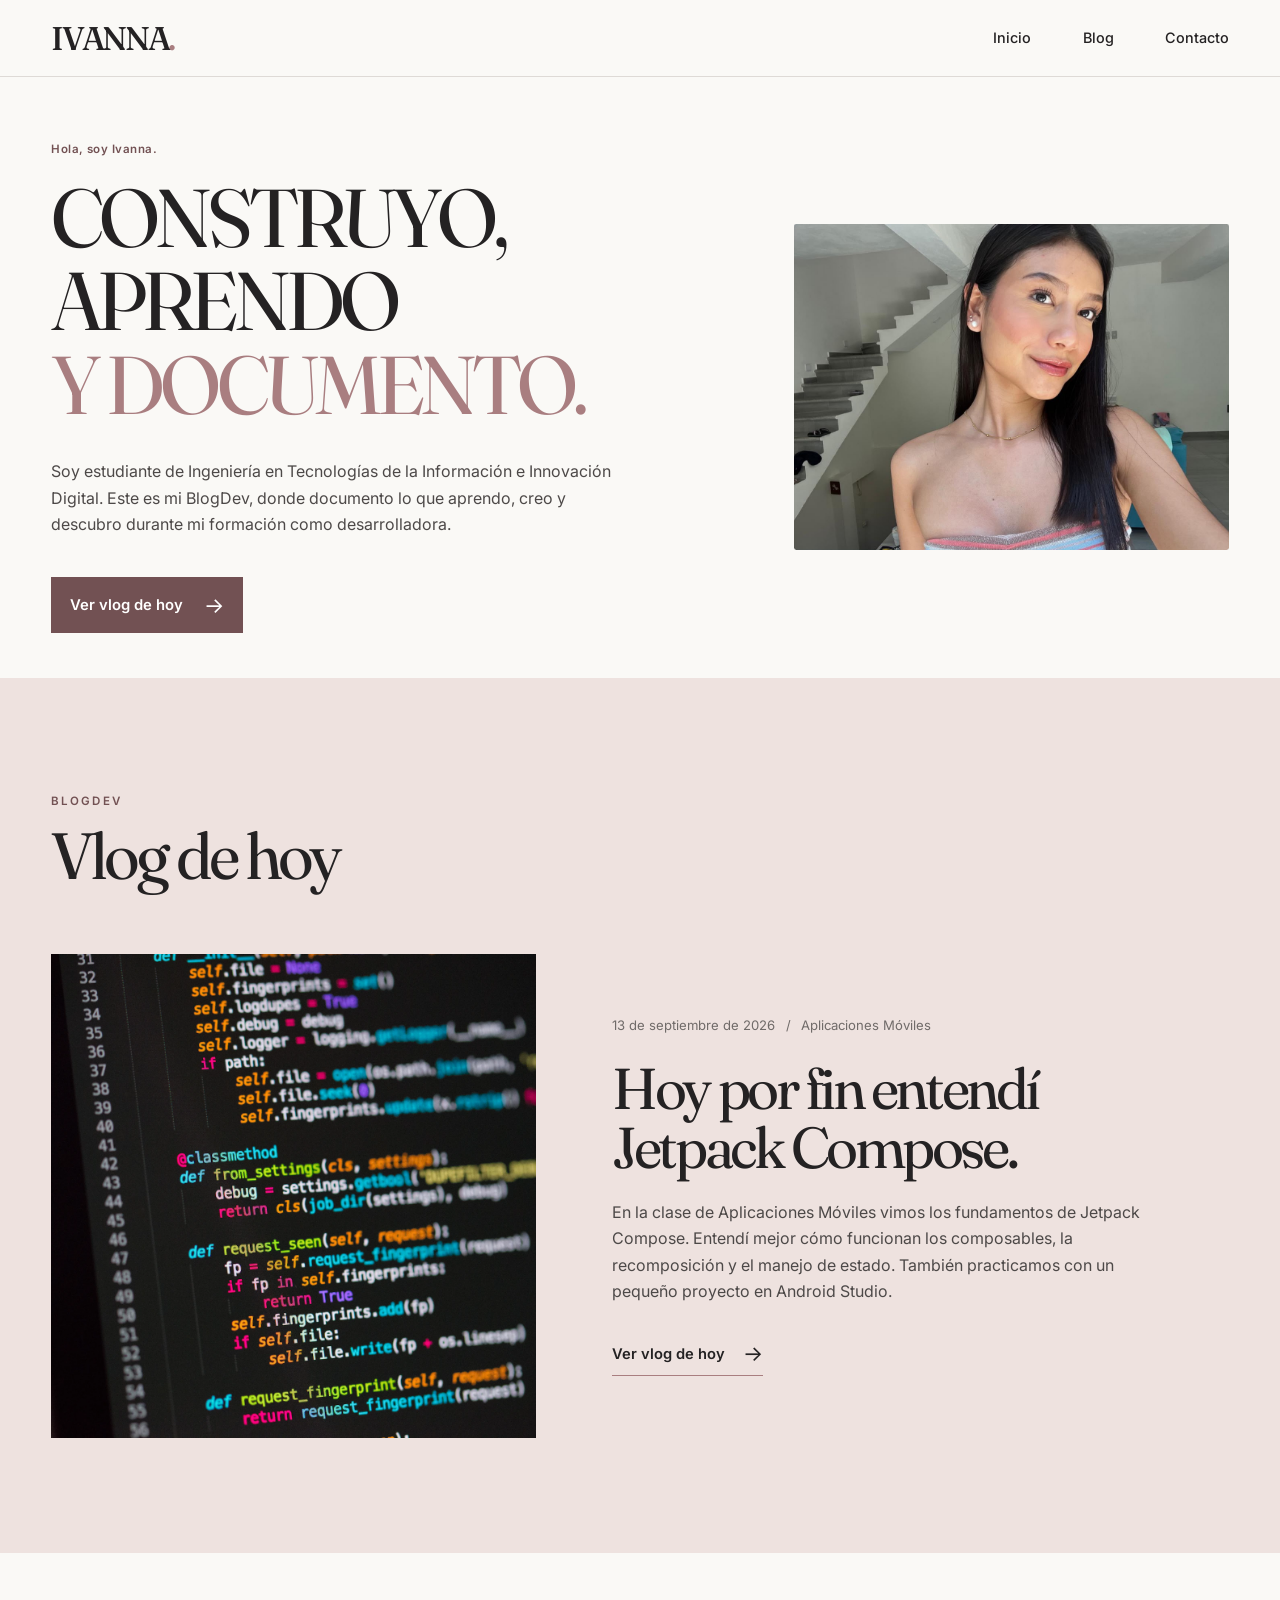
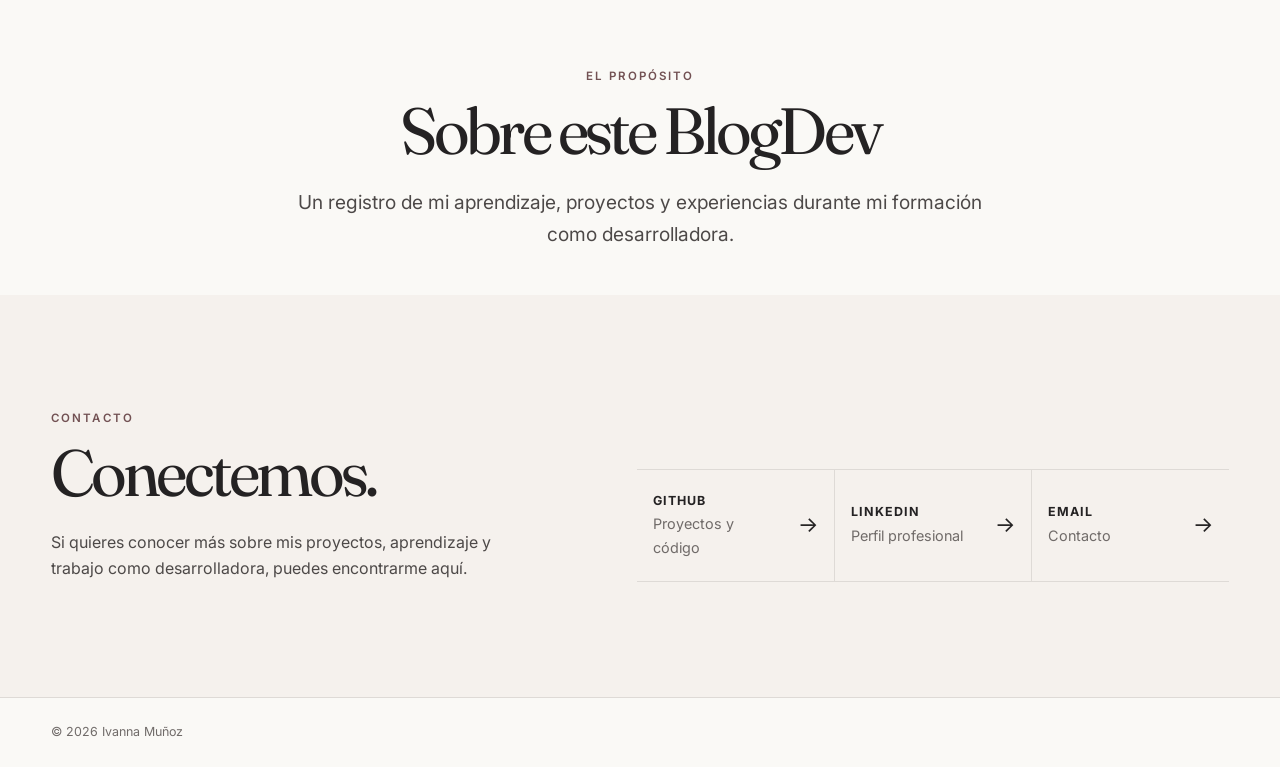
==== commit 130e5ae1: "Center BlogDev content and align CTAs" ====
--- a/index.html
+++ b/index.html
@@ -41,7 +41,7 @@
           <p class="eyebrow hero__intro">Hola, soy Ivanna.</p>
           <h1 id="hero-title"><span>Construyo,</span><span>aprendo</span><span>y documento.</span></h1>
           <p class="hero__description">Soy estudiante de Ingeniería en Tecnologías de la Información e Innovación Digital. Este es mi BlogDev, donde documento lo que aprendo, creo y descubro durante mi formación como desarrolladora.</p>
-          <a class="button-link" href="blog/jetpack-compose.html">Ver última entrada <span aria-hidden="true">→</span></a>
+          <a class="button-link" href="blog/jetpack-compose.html">Ver vlog de hoy <span aria-hidden="true">→</span></a>
         </div>
         <figure class="hero__media">
           <img src="img/ivanna.jpeg" width="1176" height="882" alt="Ivanna, estudiante de Ingeniería en Tecnologías de la Información e Innovación Digital" fetchpriority="high">
@@ -63,7 +63,7 @@
             <p class="metadata"><time datetime="2026-09-13">13 de septiembre de 2026</time><span aria-hidden="true">/</span> Aplicaciones Móviles</p>
             <h3>Hoy por fin entendí Jetpack Compose.</h3>
             <p>En la clase de Aplicaciones Móviles vimos los fundamentos de Jetpack Compose. Entendí mejor cómo funcionan los composables, la recomposición y el manejo de estado. También practicamos con un pequeño proyecto en Android Studio.</p>
-            <a class="text-link" href="blog/jetpack-compose.html">Leer entrada <span aria-hidden="true">→</span></a>
+            <a class="text-link" href="blog/jetpack-compose.html">Ver vlog de hoy <span aria-hidden="true">→</span></a>
           </div>
         </article>
       </div>
--- a/css/styles.css
+++ b/css/styles.css
@@ -191,9 +191,9 @@
   padding-top: var(--section-space);
   padding-bottom: clamp(2.5rem, 3.5vw, 3rem);
 }
-.about__inner { max-width: 48rem; }
+.about__inner { max-width: 48rem; text-align: center; }
 .about h2 { margin: 0; }
-.about__inner > p:last-child { max-width: 40rem; margin: 1.4rem 0 0; color: #4d4948; font-size: clamp(1.05rem, 1.5vw, 1.22rem); }
+.about__inner > p:last-child { max-width: 44rem; margin: 1.4rem auto 0; color: #4d4948; font-size: clamp(1.05rem, 1.5vw, 1.22rem); }
 
 .contact { padding-block: var(--section-space); background: #f5f1ed; }
 .contact__inner {
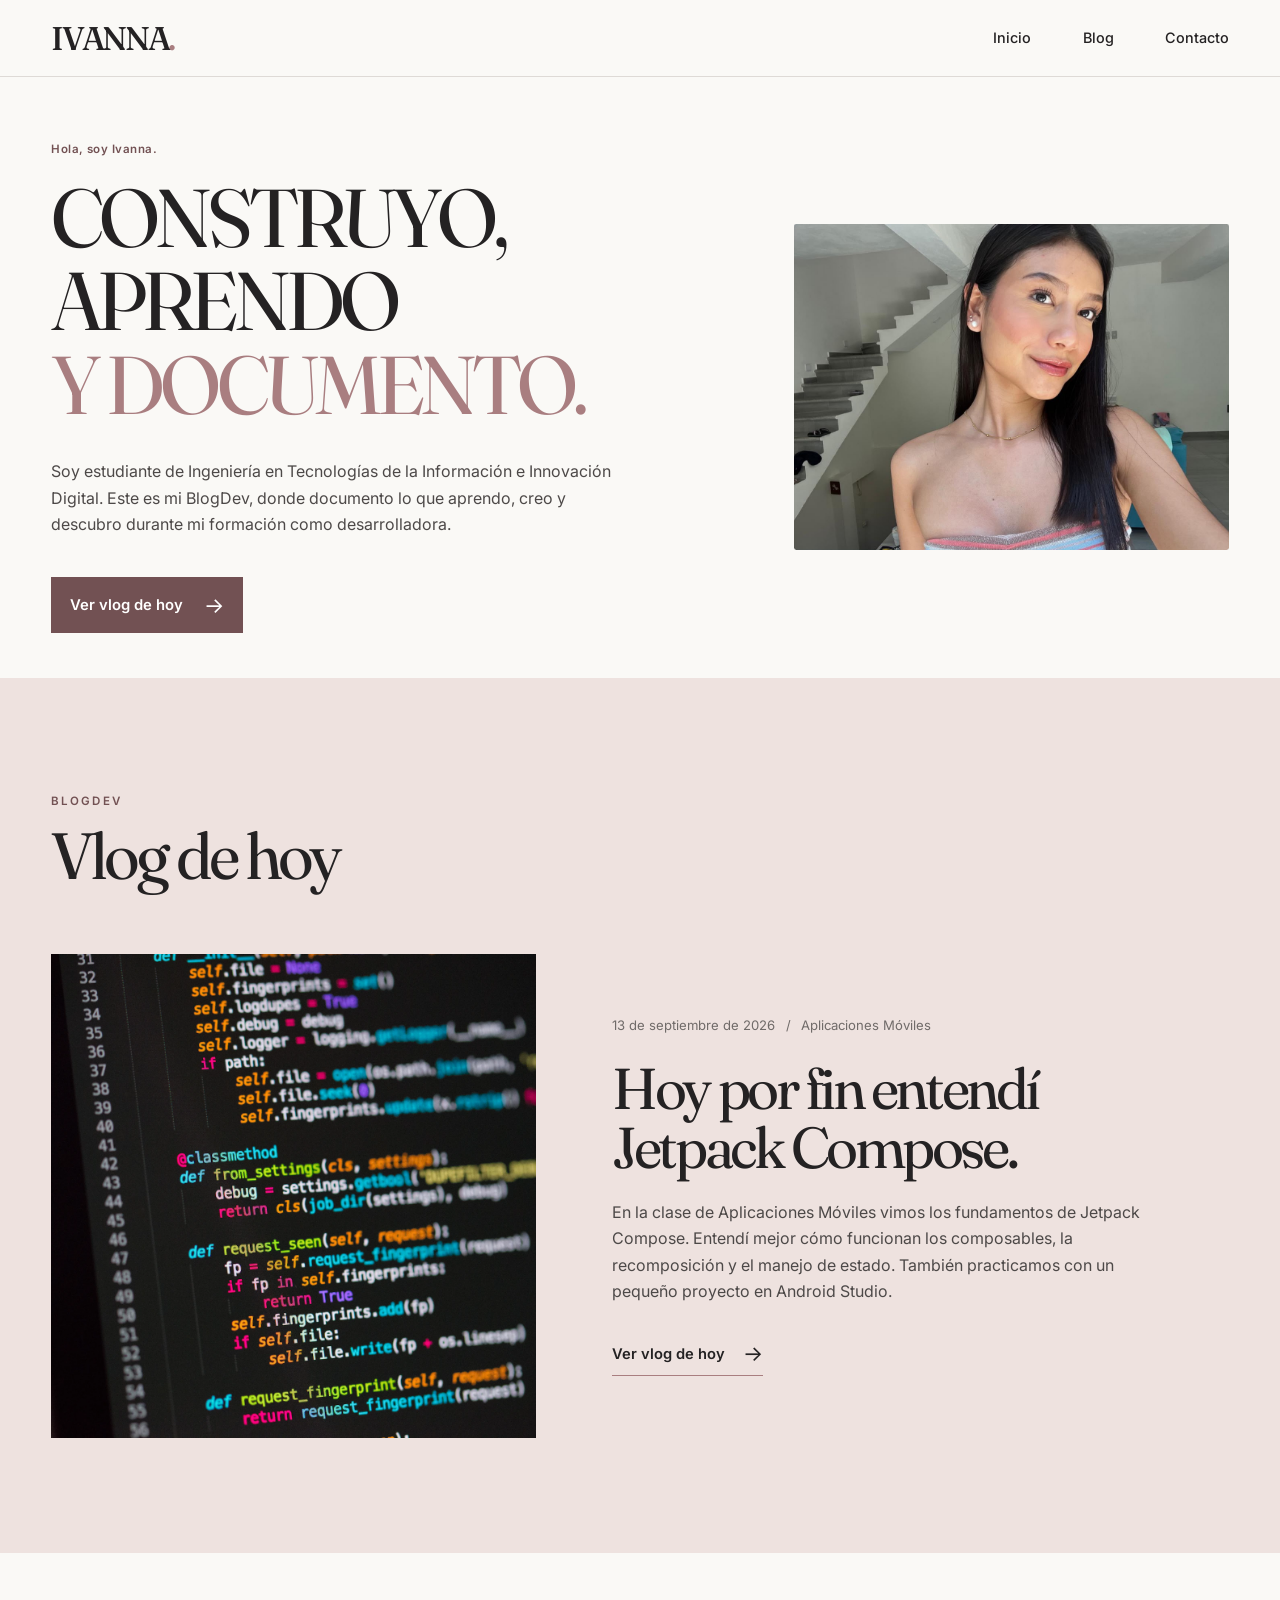
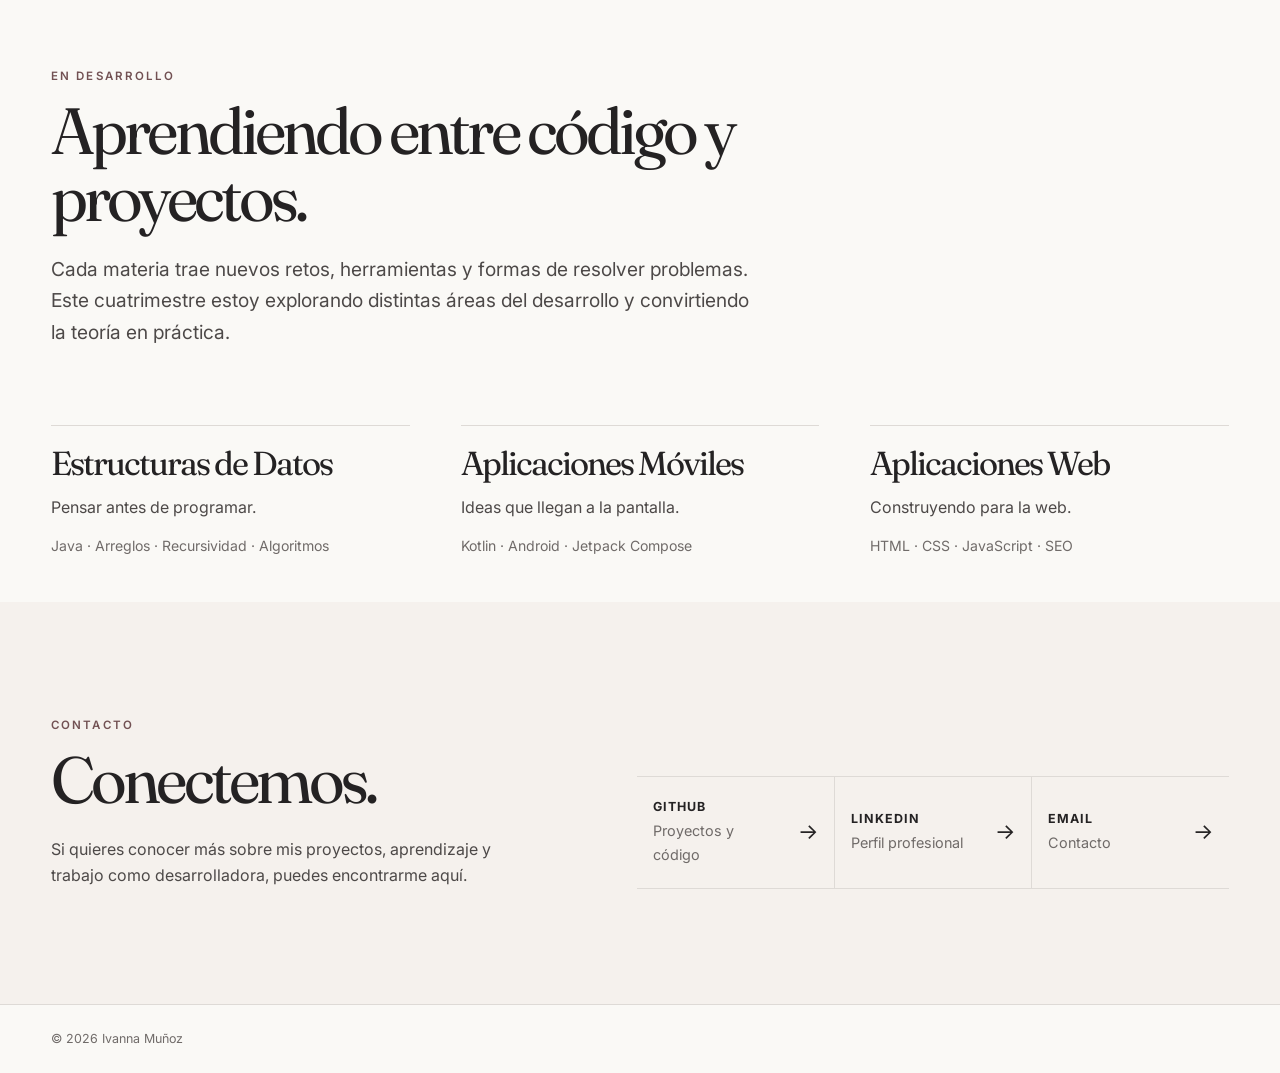
==== commit 897a1dc5: "Add development learning section" ====
--- a/index.html
+++ b/index.html
@@ -69,11 +69,30 @@
       </div>
     </section>
 
-    <section class="about" aria-labelledby="about-title">
-      <div class="about__inner container">
-        <p class="eyebrow">El propósito</p>
-        <h2 id="about-title">Sobre este BlogDev</h2>
-        <p>Un registro de mi aprendizaje, proyectos y experiencias durante mi formación como desarrolladora.</p>
+    <section class="development" aria-labelledby="development-title">
+      <div class="development__inner container">
+        <div class="development__intro">
+          <p class="eyebrow">En desarrollo</p>
+          <h2 id="development-title">Aprendiendo entre código y proyectos.</h2>
+          <p>Cada materia trae nuevos retos, herramientas y formas de resolver problemas. Este cuatrimestre estoy explorando distintas áreas del desarrollo y convirtiendo la teoría en práctica.</p>
+        </div>
+        <div class="development__areas">
+          <article class="development__area">
+            <h3>Estructuras de Datos</h3>
+            <p>Pensar antes de programar.</p>
+            <p>Java · Arreglos · Recursividad · Algoritmos</p>
+          </article>
+          <article class="development__area">
+            <h3>Aplicaciones Móviles</h3>
+            <p>Ideas que llegan a la pantalla.</p>
+            <p>Kotlin · Android · Jetpack Compose</p>
+          </article>
+          <article class="development__area">
+            <h3>Aplicaciones Web</h3>
+            <p>Construyendo para la web.</p>
+            <p>HTML · CSS · JavaScript · SEO</p>
+          </article>
+        </div>
       </div>
     </section>
 
--- a/css/styles.css
+++ b/css/styles.css
@@ -187,13 +187,24 @@
 
 .text-link:hover { border-color: var(--charcoal); color: var(--clay-dark); }
 
-.about {
+.development {
   padding-top: var(--section-space);
   padding-bottom: clamp(2.5rem, 3.5vw, 3rem);
 }
-.about__inner { max-width: 48rem; text-align: center; }
-.about h2 { margin: 0; }
-.about__inner > p:last-child { max-width: 44rem; margin: 1.4rem auto 0; color: #4d4948; font-size: clamp(1.05rem, 1.5vw, 1.22rem); }
+.development__intro { max-width: 48rem; }
+.development h2 { margin: 0; font-size: clamp(2.65rem, 5.1vw, 4.15rem); }
+.development__intro > p:last-child { max-width: 44rem; margin: 1.4rem 0 0; color: #4d4948; font-size: clamp(1.05rem, 1.5vw, 1.22rem); }
+
+.development__areas {
+  display: grid;
+  gap: 2rem;
+  margin-top: clamp(2.75rem, 6vw, 5rem);
+}
+
+.development__area { padding-top: 1.25rem; border-top: 1px solid var(--line); }
+.development__area h3 { font-size: clamp(1.65rem, 2.6vw, 2.2rem); }
+.development__area p { margin: 0.85rem 0 0; color: #4d4948; }
+.development__area p:last-child { color: var(--muted); font-size: 0.88rem; }
 
 .contact { padding-block: var(--section-space); background: #f5f1ed; }
 .contact__inner {
@@ -250,11 +261,25 @@
 @media (min-width: 48rem) {
   .hero__inner { grid-template-columns: minmax(0, 1.2fr) minmax(20rem, 0.8fr); }
   .entry-preview { grid-template-columns: minmax(18rem, 0.88fr) minmax(0, 1.12fr); }
+  .development__areas { grid-template-columns: repeat(3, minmax(0, 1fr)); gap: clamp(2rem, 4vw, 4rem); }
   .contact__inner { grid-template-columns: minmax(0, 0.9fr) minmax(24rem, 1.1fr); column-gap: clamp(3rem, 8vw, 7rem); align-items: end; }
   .contact-links { grid-template-columns: repeat(3, 1fr); }
   .contact-links a { min-height: 7rem; padding: 0.8rem 1rem; border-right: 1px solid var(--line); }
   .contact-links a:last-child { border-right: 0; }
   .contact-links a:hover { padding-inline: 1rem; transform: translateY(-0.15rem); }
+}
+
+/* Instructor test viewport: 720px wide by 1600px high, with normal document scrolling. */
+@media (min-width: 43rem) and (max-width: 720px) {
+  :root { --page-gutter: 2rem; }
+
+  .site-header__inner { min-height: 5rem; }
+  .hero { padding-block: 3rem; }
+  .hero__inner, .entry-preview { gap: 3rem; }
+  .hero__media { max-width: 38rem; margin-inline: auto; }
+  .entry-preview__media { max-width: 34rem; margin-inline: auto; }
+  .contact__inner { gap: 3rem; }
+  .site-footer { padding-block: 1.75rem; }
 }
 
 @media (max-width: 47.99rem) {
